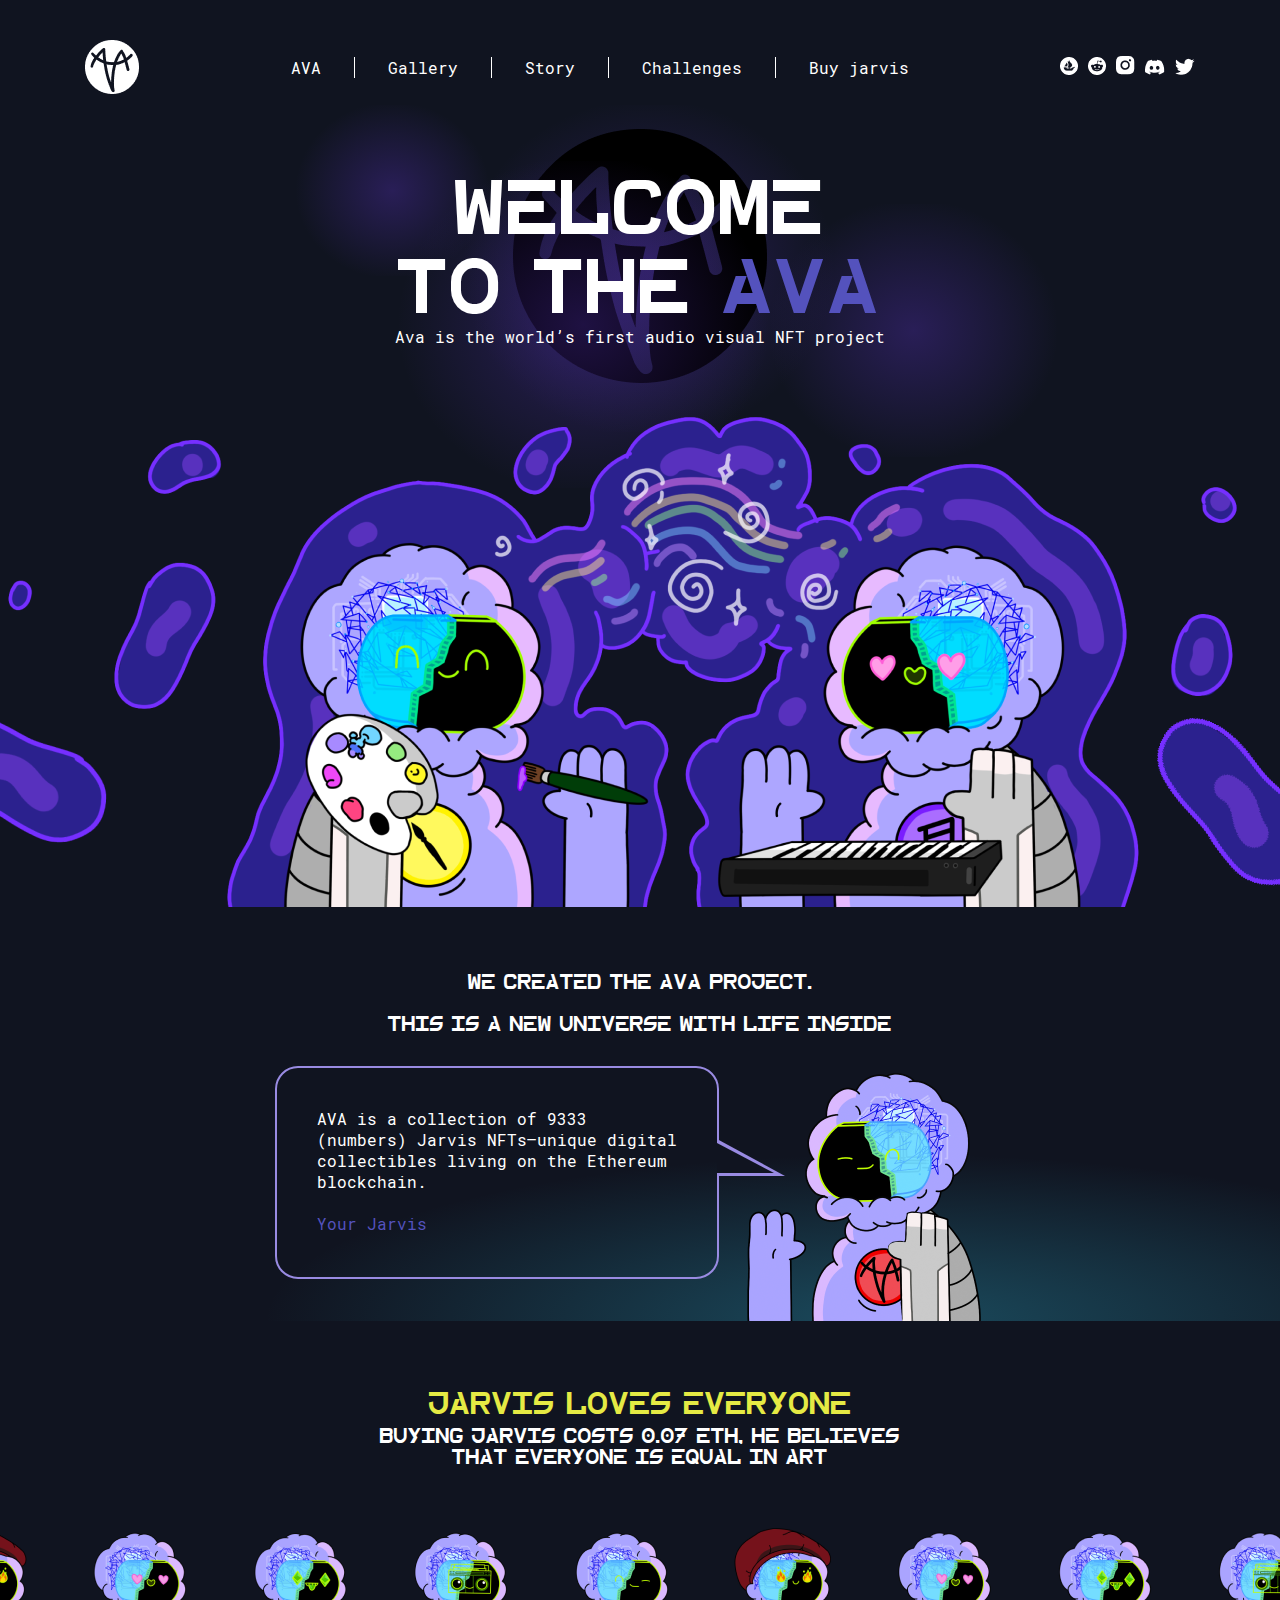
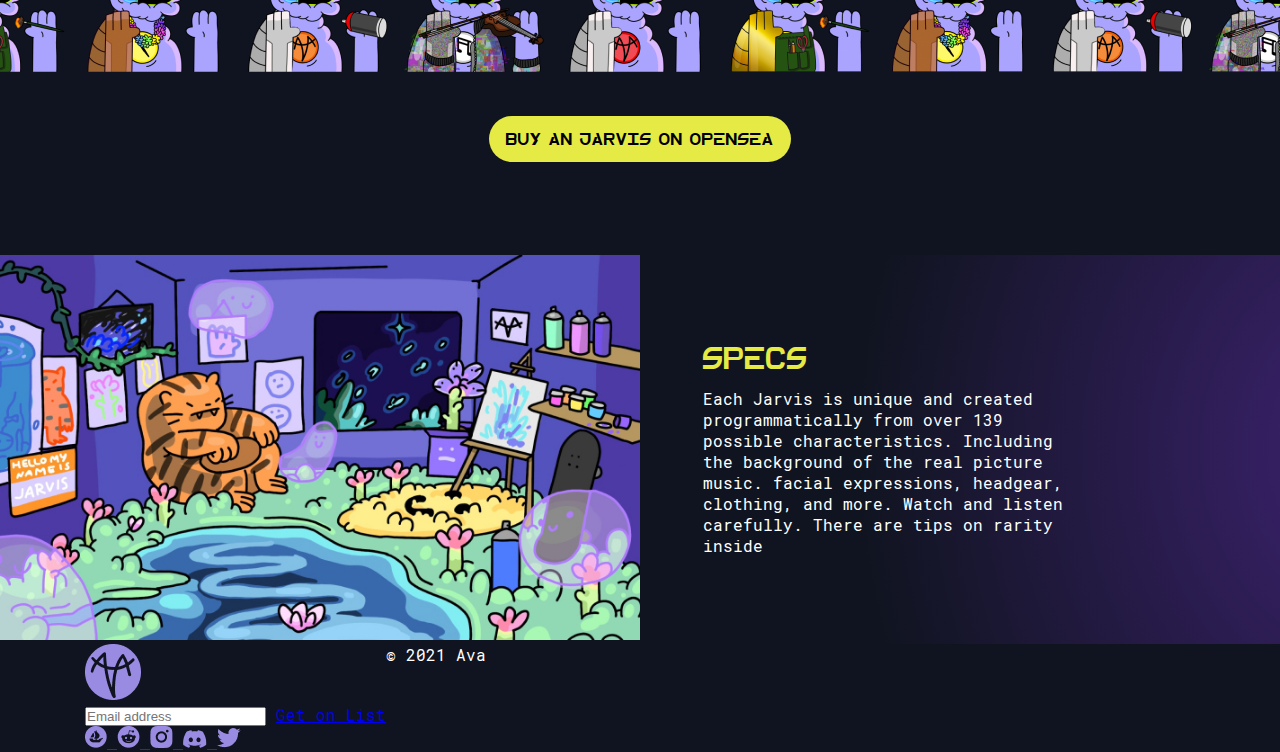
==== index.html @ a4b88c04 "45" ====
<!DOCTYPE html>
<html lang="en">
<head>
    <meta charset="UTF-8">
    <meta http-equiv="X-UA-Compatible" content="IE=edge">
    <meta name="viewport" content="width=device-width, initial-scale=1.0">
    <title>AVA</title>
    <link rel="stylesheet" href="css/fonts.css">
    <link rel="stylesheet" href="css/style_osn.css">
    <link rel="stylesheet" href="css/AVA.css">
</head>
<body>
    <nav class="wrapper nav">
        <img src="jpg/Frame.png" alt="">
        <div class="id">
            <p>
                AVA
            </p>
            <p>
                Gallery
            </p>
            <p>
                Story
            </p>
            <p>
                Challenges
            </p>
            <p>
                Buy jarvis
            </p>
        </div>
        <div class="share">
            <a href="http://" target="_self">
                <img src="jpg/Logomark-Transparent White 1.png" alt="">
            </a>
            <a href="http://" target="_self">
                <img src="jpg/reddit.png" alt="">
            </a>
            <a href="http://" target="_self">
                <img src="jpg/inst.png" alt="">
            </a>
            <a href="http://" target="_self">
                <img src="jpg/discord.png" alt="">
            </a>
            <a href="http://" target="_self">
                <img src="jpg/twitter.png" alt="">
            </a>
        </div>
    </nav>
    <main>
        <div class="introduction wrapper">
            <div class="intr_item wrapper">
                <div class="intr_img">
                    <img src="jpg/Logo-black.png" alt="">
                    <div class="radius r_large r_behind"></div>
                    <div class="radius r_small r_left"></div>
                    <div class="radius r_medium r_right"></div>
                    <div class="radius r_large r_left_bottom"></div>
                </div>
                <div class="intr_txt_title">
                    <p class="xx_large">
                        WELCOME
                    </p>
                    <p class="xx_large">
                        TO THE <span class="purple">AVA</span>
                    </p>
                    <p>
                        Ava is the world’s first audio visual NFT project
                    </p>
                </div>
            </div>
            <div class="intr_ART">
                <img src="jpg/ART_large2.png" alt="">
            </div>
        </div>
        <div class="about">
            <div class="about_txt_title wrapper">
                <p class="xx_small">
                    we created the ava project. 
                </p>
                <br>
                <p class="xx_small">
                    this is a new universe with life inside
                </p class="xx_small">
            </div>
            <div class="about_png">
                <p class="about_png_txt">
                    AVA is a collection of 9333 <br>
                    (numbers) Jarvis NFTs—unique digital <br>
                    collectibles living on the Ethereum <br>
                    blockchain. <br> <br>
                    <span class="purple">Your Jarvis</span>
                </p>
                <img src="jpg/Jarvis Basic 1.png" alt="">
            </div>
        </div>
        <div class="jarvis wrapper">
            <div class="subtitle">
                <p class="xx_medium_gold">jarvis loves everyone</p>
                <p class="xx_small">buying jarvis costs 0.07 eth, he believes</p>
                <p class="xx_small">that everyone is equal in art</p>
            </div>
            <img src="jpg/jarvis-line.png" alt="">
            <a href="#" class="btn">Buy an Jarvis on Opensea</a>
        </div>
        <div class="specs">
            <div class="specs_item">
                <img src="jpg/specs.jpg" alt="">
            </div>
            <div class="specs_item">
                <div class="specs_txt">
                    <p class="xx_medium_gold">
                        specs
                    </p>
                    <p>
                        Each Jarvis is unique and created
                        programmatically from over 139 possible
                        characteristics. Including the
                        background of the real picture music.
                        facial expressions, headgear, clothing,
                        and more. Watch and listen carefully.
                        There are tips on rarity inside
                    </p>
                </div>
            </div>
        </div>
    </main>
    <footer class="wrapper">
        <div class="footer_item">
            <img src="jpg/logo_footer.png" alt="">
            <div class="form">
                <input type="text" name="mail" id="" placeholder="Email address">
                <a href="#" class="login">Get on List</a>
            </div>
            <a href="">
                <img src="jpg/ship_footer.png" alt="">
            </a>
            <a href="">
                <img src="jpg/reddit_footer.png" alt="">
            </a>
            <a href="">
                <img src="jpg/inst_footer.png" alt="">
            </a>
            <a href="">
                <img src="jpg/discord_footer.png" alt="">
            </a>
            <a href="">
                <img src="jpg/twiter_footer.png" alt="">
            </a>
        </div>
        <div class="footer_item">
            <p>© 2021 Ava</p>
        </div>
    </footer>
</body>
</html>
---- css/fonts.css ----
/**
* CSS Generated by Andryushkin.ru
* All fonts for the site https://andryushkin.ru/fonts/
**/


/* Regular */

@font-face {
    font-family: 'RobotoMono';
    src: local('RobotoMono'),
         url('../fonts/RobotoMono-Regular.ttf') format('truetype'),
         url('../fonts/RobotoMono-Regular.eot?#iefix') format('embedded-opentype'),
         url('../fonts/RobotoMono-Regular.woff') format('woff'); 
    font-weight: 400;
    font-style: normal;
}
---- css/style_osn.css ----
* {
    margin: 0;
    padding: 0;
    -webkit-box-sizing: border-box;
    box-sizing: border-box;
    outline: none;
}

@font-face { 
    font-family: "RobotoMonoRegular";
    src: url("../fonts/RobotoMonoRegular/RobotoMonoRegular.eot");
    src: url("../fonts/RobotoMonoRegular/RobotoMonoRegular.eot?#iefix")format("embedded-opentype"),
    url("../fonts/RobotoMonoRegular/RobotoMonoRegular.woff") format("woff"),
    url("../fonts/RobotoMonoRegular/RobotoMonoRegular.ttf") format("truetype");
    font-style: normal;
    font-weight: 400;
}

@font-face {
    font-family: 'xx';
    src: url("../fonts/23xx.woff") format("woff"), url("../fonts/23xx.woff2") format("woff2");
    font-weight: normal;
    font-style: normal; }

body {
    font-family: "RobotoMonoRegular";
    background-color:  #101420;
    font-family: "RobotoMono";
}
p {
    color: white;
}
.wrapper {
    display: flex;
    width: 100%;
    max-width: 1110px;
    margin: auto;
}
.nav {
    justify-content: space-between;
    margin-top: 40px;
    align-items: center;
}
.id {
    display: flex;
}
.id p {
    padding-left: 33px;
    padding-right: 33px;
    border-right: 1px solid #FFFFFF;
}
.id p:last-of-type {
    border: none;
}
nav a {
    text-decoration: none;
}
.purple {
    color: #5452BD;
}
.introduction {
    margin-top: 74px;
    flex-direction: column;
    align-items: center;
}
.intr_img {
    position: absolute;
    z-index: -1;
}
.radius {
    background: radial-gradient(39.02% 61.01% at 50% 50%,
    rgba(88, 49, 190, 0.35) 0%, rgba(16, 20, 32, 0) 85%);
}
.r_large {
    width: 561px;
    height: 327px;
}
.r_behind {
    position: absolute;
    top: -24px;
    left: -145px;
    z-index: -1;
}
.r_small {
    width: 293px;
    height: 171px;   
}
.r_left {
    position: absolute;
    top: -24px;
    left: -267px;
}
.r_medium {
    width: 437px;
    height: 253px;
}
.r_right {
    position: absolute;
    top: 75px;
    right: -365px;
}
.r_left_bottom {
    position: absolute;
    top: 32px;
    left: -210px;
}
.xx_large {
    font-size: 90px;
    font-family: "xx";
}
.intr_txt_title {
    text-align: center;
    color: white;
}
.intr_item {
    flex-direction: column;
    justify-content: center;
    align-items: center;
}
.xx_small {
    font-family: "xx";
    font-size: 24px;
}
.xx_medium_gold {
    font-family: "xx";
    color: #E5EA44;
    font-size: 36px;
}
.jarvis img {
    margin-bottom: 44px;
}
.btn {
    text-decoration: none;
    font-family: "xx";
    font-size: 20px;
    color: #000000;
    background: #E5EA44;
    border-radius: 56px;
    padding: 14px 17px;
    transition: .3s ease-out;
}
.btn:hover {
    background: #f8ff07;
    box-shadow: 0px 0px 7px 2px #e5ea44;
}
---- css/AVA.css ----
.intr_ART {
    margin-top: 70px;
}
.about_txt_title {
    text-align: center;
    justify-content: center;
    flex-direction: column;
    margin-top: 60px;
}
.about_png_txt {
    padding: 40px;
    border: 2px solid #998BE2;
    margin-top: 32px;
    border-radius: 23px;
    position: relative;
    margin-bottom: 42px;
} 
.about_png_txt::after {
    content: " ";
    position: absolute;
    left: 100%;
    top: 71px;
    border-top: 37px solid #998be200;
    border-left: 68px solid #998BE2;
}
.about_png_txt::before {
    content: " ";
    position: absolute;
    left: 100%;
    top: 75px;
    border-top: 30px solid #998be200;
    border-left: 57px solid #101420;
    z-index: 2;
}
.about_png {
    justify-content: center;
    background: radial-gradient(49.17% 58.11% at 69.81% 100%,
     rgba(58, 26, 99, 0.4) 0%,
     rgba(42, 156, 184, 0.4) 0.01%, 
     rgba(16, 20, 32, 0) 100%);
    display: flex;
    width: 100%;
    margin: auto;
}
.jarvis {
    flex-direction: column;
    justify-content: center;
    align-items: center;
    margin-top: 66px;
    text-align: center;
}
.subtitle {
    margin-bottom: 44px;
}
.subtitle p:first-child {
    margin-bottom: 6px;
}
.jarvis a {
    margin-bottom: 93px;
}
.specs {
    display: flex;
    align-items: center;
    background: radial-gradient(40.76% 157.11% at 107.61% 50.12%,
    #3D2271 0%, #101420 100%);
}
.specs_item{
    flex: 0 0 50%;
}
.specs img {
    width: 100%;
}
.specs_txt {
    max-width: 375px;
    margin-left: 63px;
}
.specs p:first-child {
    margin-bottom: 14px;
}
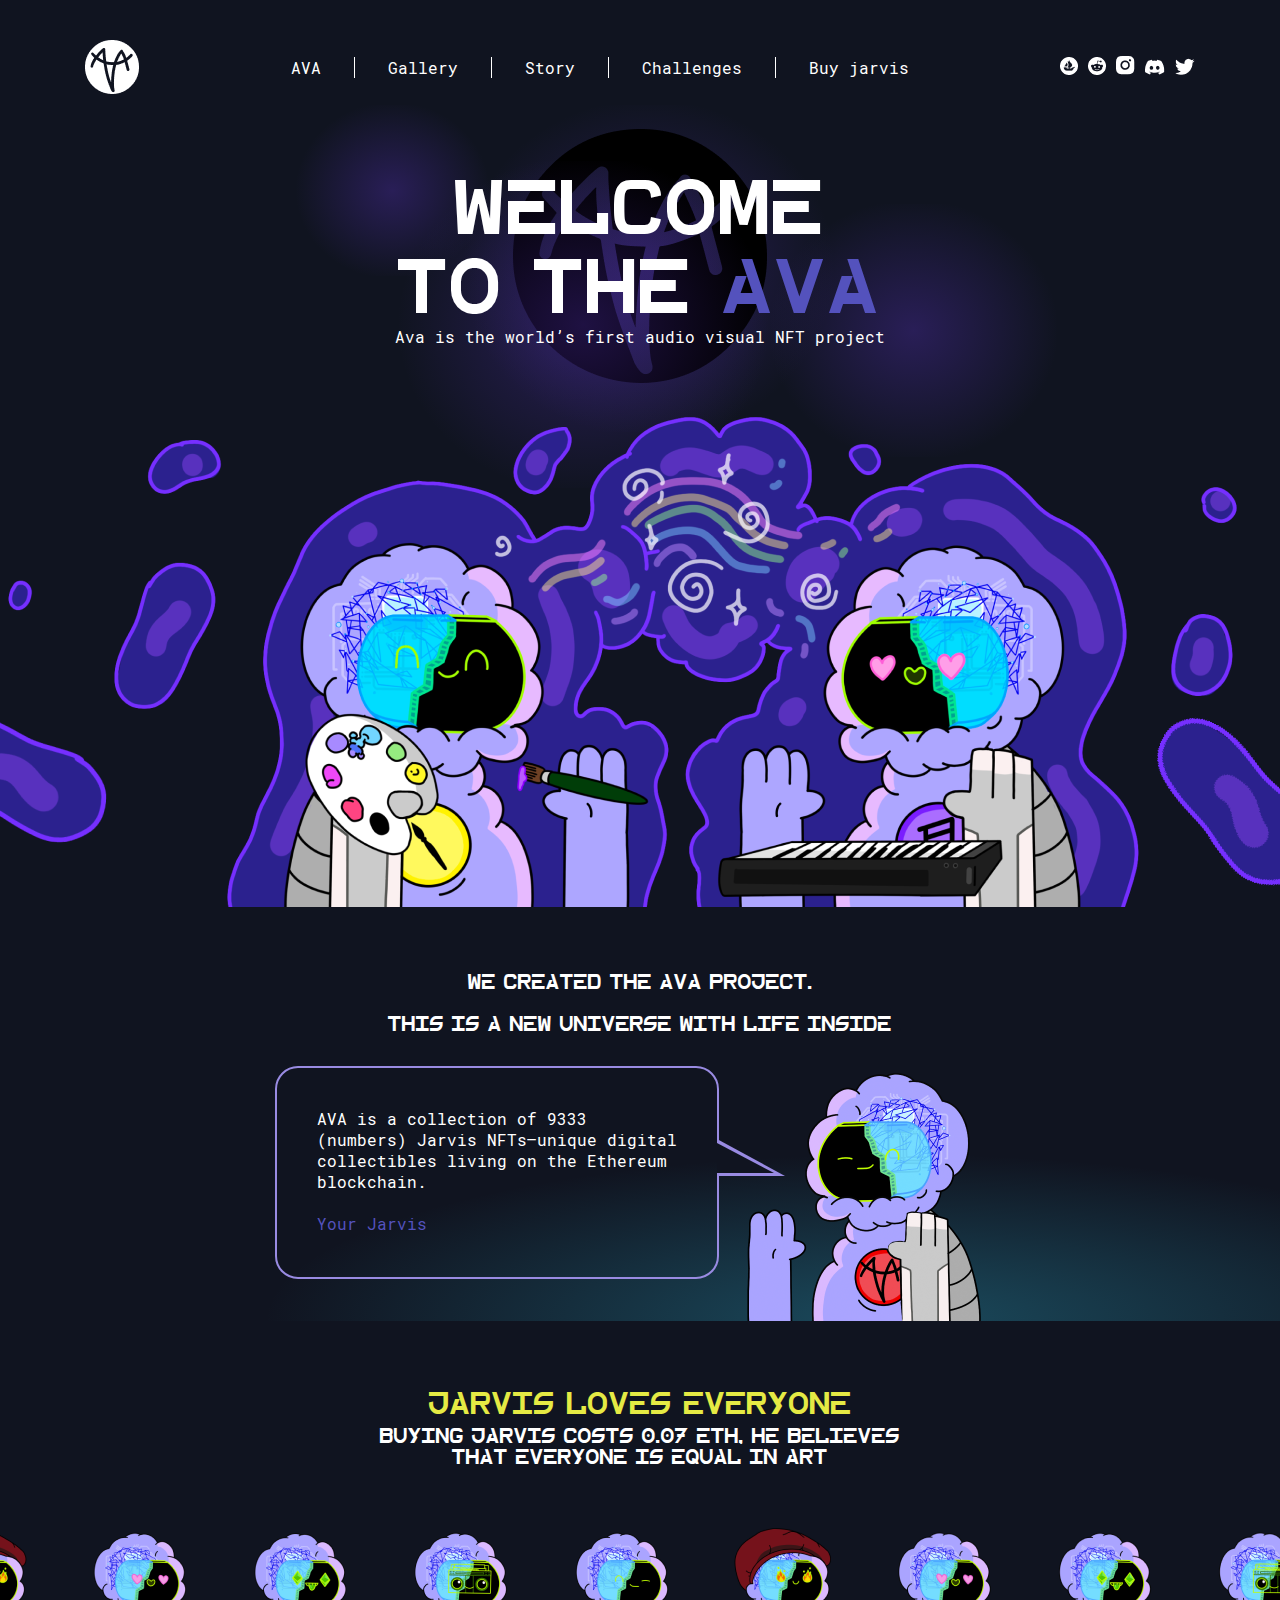
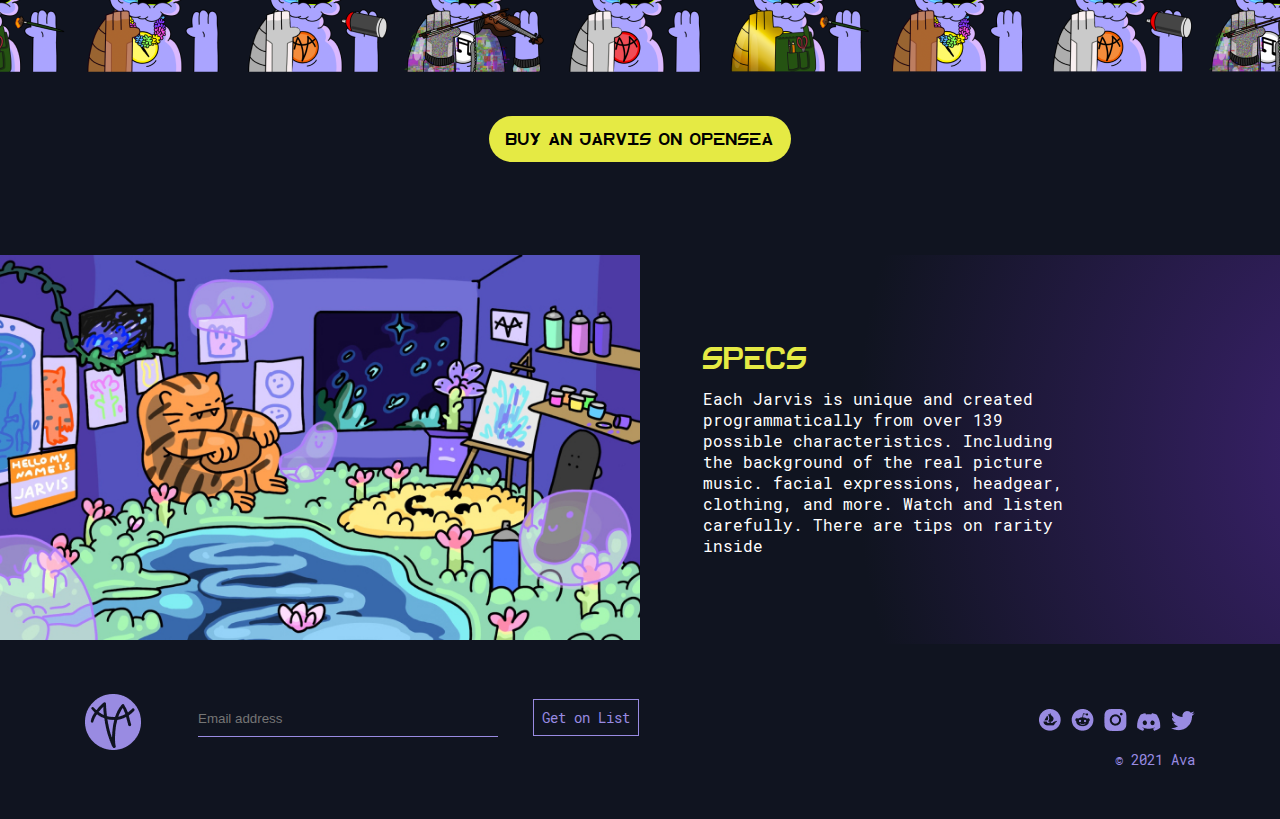
==== commit a5252f0c: "45" ====
--- a/index.html
+++ b/index.html
@@ -125,30 +125,34 @@
             </div>
         </div>
     </main>
-    <footer class="wrapper">
+    <footer class="footer wrapper">
         <div class="footer_item">
-            <img src="jpg/logo_footer.png" alt="">
-            <div class="form">
-                <input type="text" name="mail" id="" placeholder="Email address">
-                <a href="#" class="login">Get on List</a>
+            <div class="footer_form">
+                <img src="jpg/logo_footer.png" alt="">
+                <div class="form">
+                    <input type="text" name="mail" id="" placeholder="Email address">
+                    <a href="#" class="footer_btn">Get on List</a>
+                </div>
             </div>
-            <a href="">
-                <img src="jpg/ship_footer.png" alt="">
-            </a>
-            <a href="">
-                <img src="jpg/reddit_footer.png" alt="">
-            </a>
-            <a href="">
-                <img src="jpg/inst_footer.png" alt="">
-            </a>
-            <a href="">
-                <img src="jpg/discord_footer.png" alt="">
-            </a>
-            <a href="">
-                <img src="jpg/twiter_footer.png" alt="">
-            </a>
+            <div class="footer_share">
+                <a href="">
+                    <img src="jpg/ship_footer.png" alt="">
+                </a>
+                <a href="">
+                    <img src="jpg/reddit_footer.png" alt="">
+                </a>
+                <a href="">
+                    <img src="jpg/inst_footer.png" alt="">
+                </a>
+                <a href="">
+                    <img src="jpg/discord_footer.png" alt="">
+                </a>
+                <a href="">
+                    <img src="jpg/twiter_footer.png" alt="">
+                </a>
+            </div>
         </div>
-        <div class="footer_item">
+        <div class="footer_copyright">
             <p>© 2021 Ava</p>
         </div>
     </footer>
--- a/css/style_osn.css
+++ b/css/style_osn.css
@@ -28,6 +28,9 @@
     background-color:  #101420;
     font-family: "RobotoMono";
 }
+body a {
+    text-decoration: none;
+}
 p {
     color: white;
 }
@@ -52,9 +55,6 @@
 }
 .id p:last-of-type {
     border: none;
-}
-nav a {
-    text-decoration: none;
 }
 .purple {
     color: #5452BD;
@@ -131,7 +131,6 @@
     margin-bottom: 44px;
 }
 .btn {
-    text-decoration: none;
     font-family: "xx";
     font-size: 20px;
     color: #000000;
@@ -143,4 +142,52 @@
 .btn:hover {
     background: #f8ff07;
     box-shadow: 0px 0px 7px 2px #e5ea44;
-}+}
+.footer {
+    margin-top: 50px;
+    flex-direction: column;
+    margin-bottom: 50px;
+}
+.footer_item {
+    display: flex;
+    justify-content: space-between;
+    align-items: center;
+}
+.footer_form {
+    display: flex;
+    align-items: center;
+}
+.form input{
+    color: #998BE2;
+    background-color: transparent;
+    border: none;
+    padding-bottom: 10px;
+    border-bottom: 1px solid #998BE2;
+    width: 300px;
+    margin-right: 25px;
+    transition: .3s ease-out;
+    margin-left: 57px;
+}
+.form input:focus{
+    color: #fff;
+    border-color: #fff;
+}
+.footer_btn {
+    border: 1px solid #998BE2;
+    color: #998BE2;
+    padding: 8px;
+    font-size: 0.875em;
+    transition: .3s ease-out;
+}
+.footer_btn:hover {
+    background: #998BE2;
+    color: #fff;
+}
+.footer_copyright {
+    display: flex;
+    font-size: 14px;
+    justify-content: flex-end;
+}
+.footer_copyright p{
+    color: #998BE2;
+}
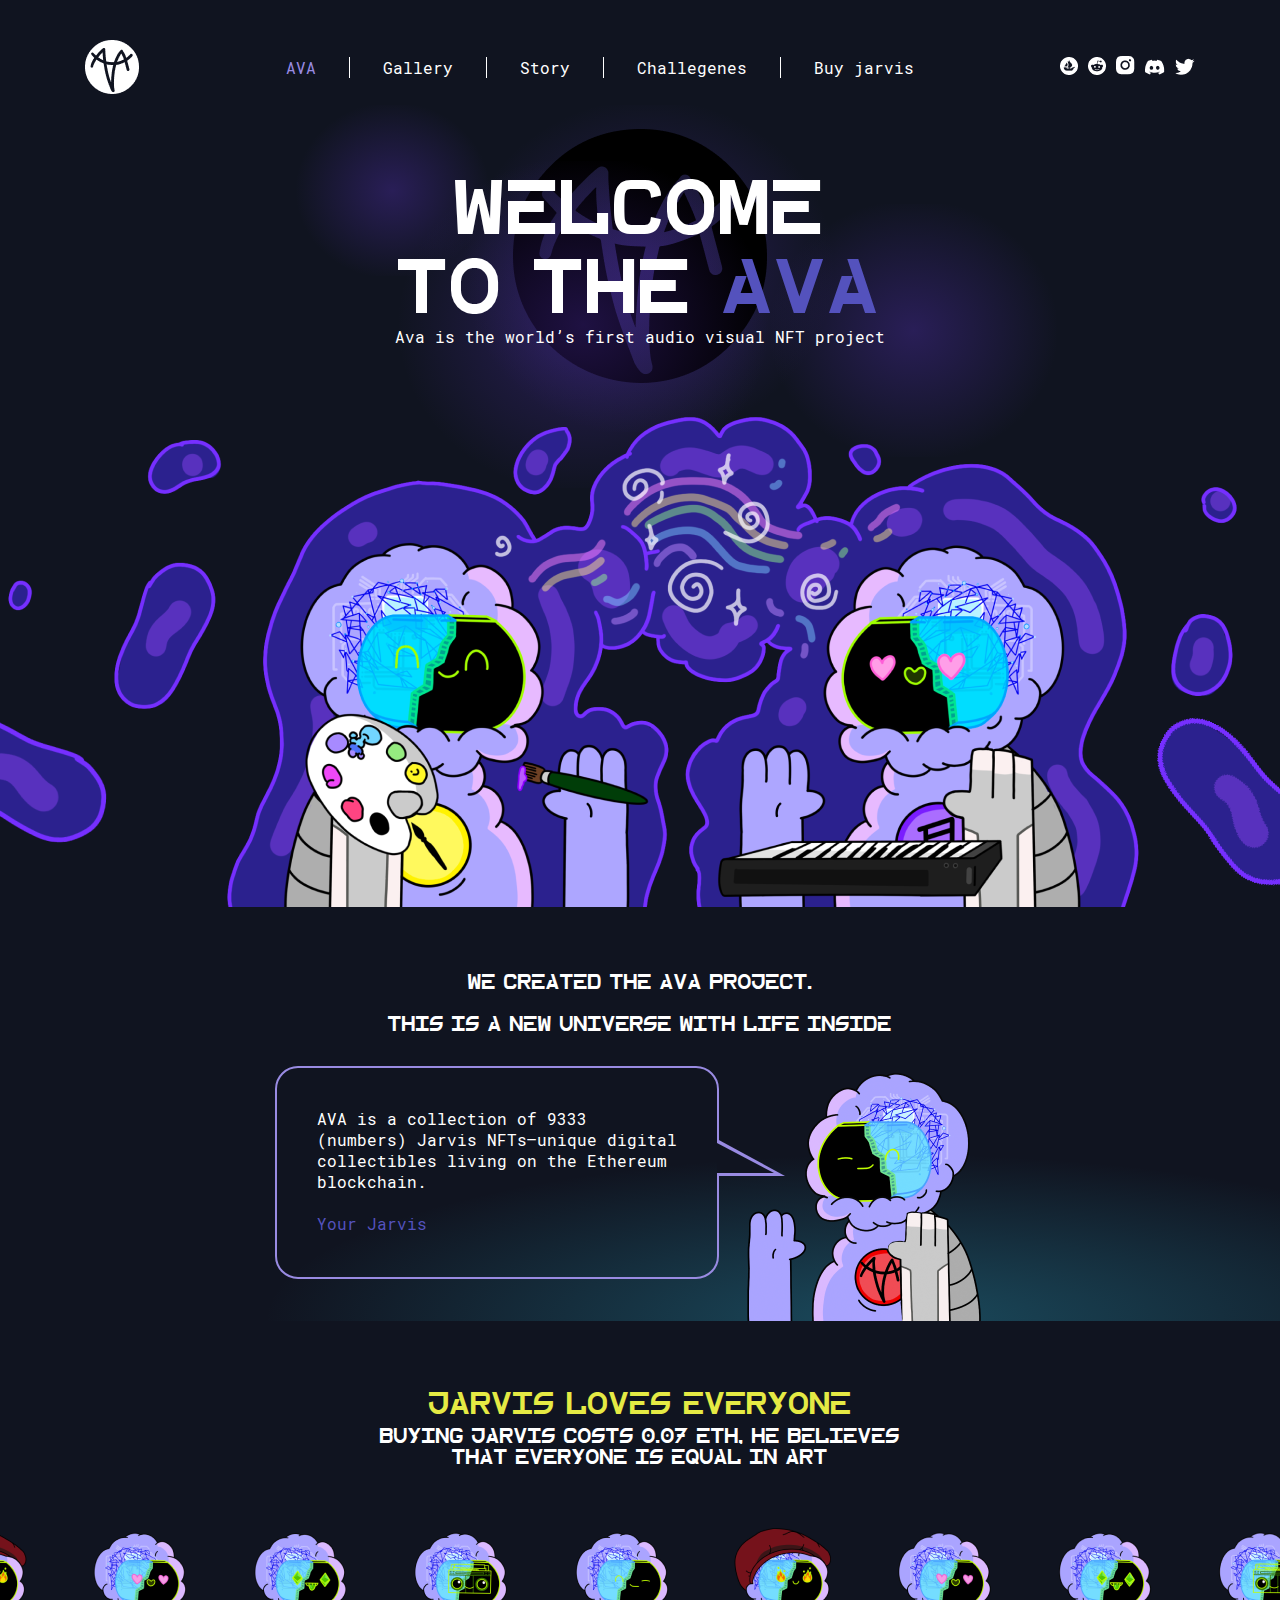
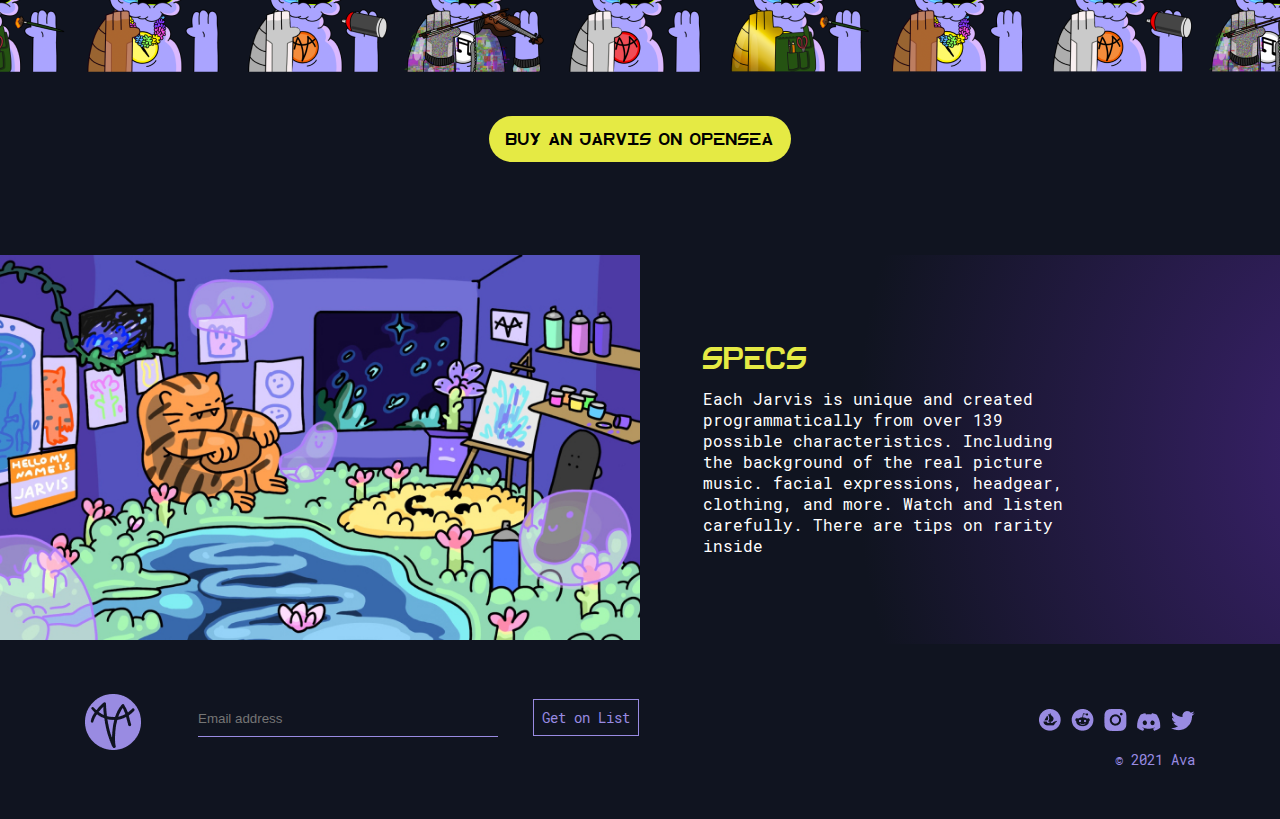
==== commit 43b273ba: "43" ====
--- a/index.html
+++ b/index.html
@@ -13,21 +13,21 @@
     <nav class="wrapper nav">
         <img src="jpg/Frame.png" alt="">
         <div class="id">
-            <p>
-                AVA
-            </p>
-            <p>
-                Gallery
-            </p>
-            <p>
-                Story
-            </p>
-            <p>
-                Challenges
-            </p>
-            <p>
-                Buy jarvis
-            </p>
+            <a href="index.html" class="id_active">
+                <p class="id_active">AVA</p>
+            </a>
+            <a href="">
+                <p>Gallery</p>
+            </a>
+            <a href="">
+                <p>Story</p>
+            </a>
+            <a href="">
+                <p>Challegenes</p>
+            </a>
+            <a href="">
+                <p>Buy jarvis</p>
+            </a>
         </div>
         <div class="share">
             <a href="http://" target="_self">
--- a/css/style_osn.css
+++ b/css/style_osn.css
@@ -48,12 +48,21 @@
 .id {
     display: flex;
 }
-.id p {
+.id_active {
+    color: #998BE2;
+}
+.id a {
+    color: white;
     padding-left: 33px;
     padding-right: 33px;
     border-right: 1px solid #FFFFFF;
-}
-.id p:last-of-type {
+    transition: .3s ease-out;
+}
+.id p:hover {
+    color: #998BE2;
+    transition: .3s ease-out;
+}
+.id a:last-of-type {
     border: none;
 }
 .purple {
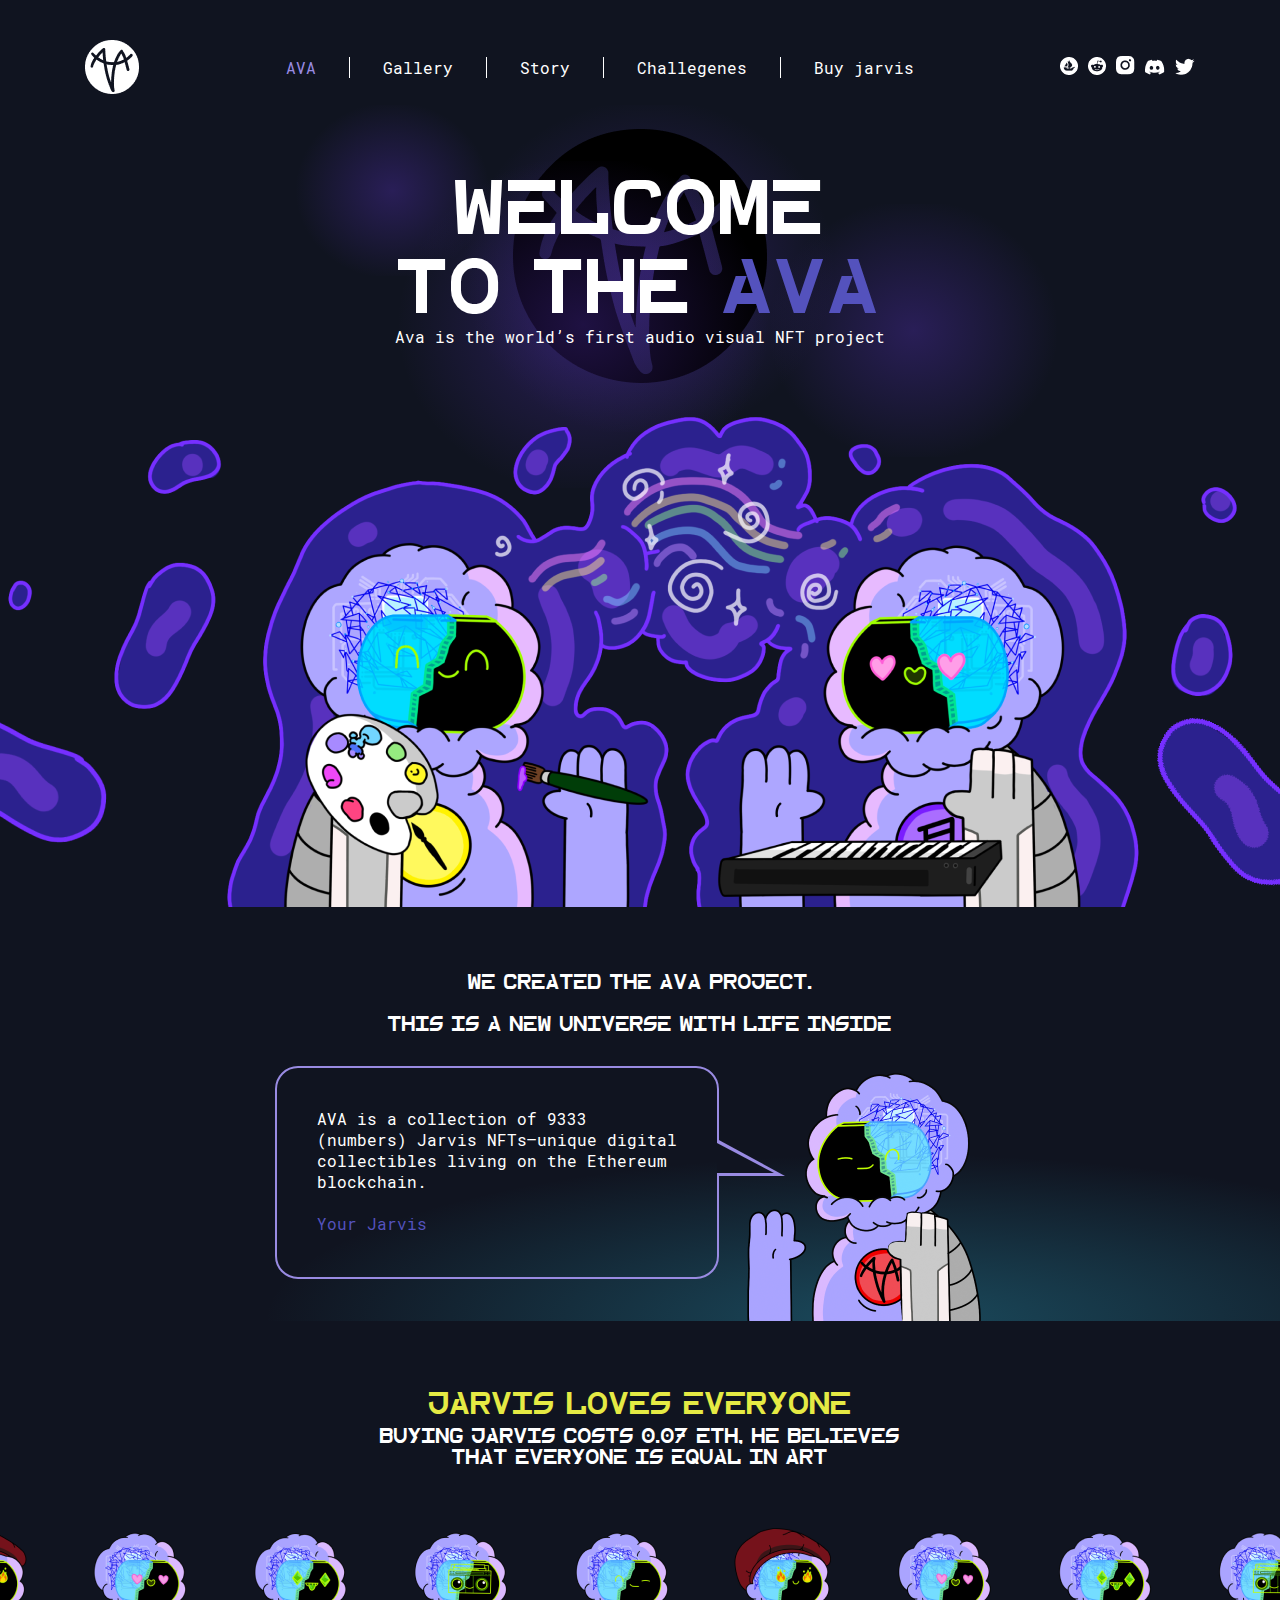
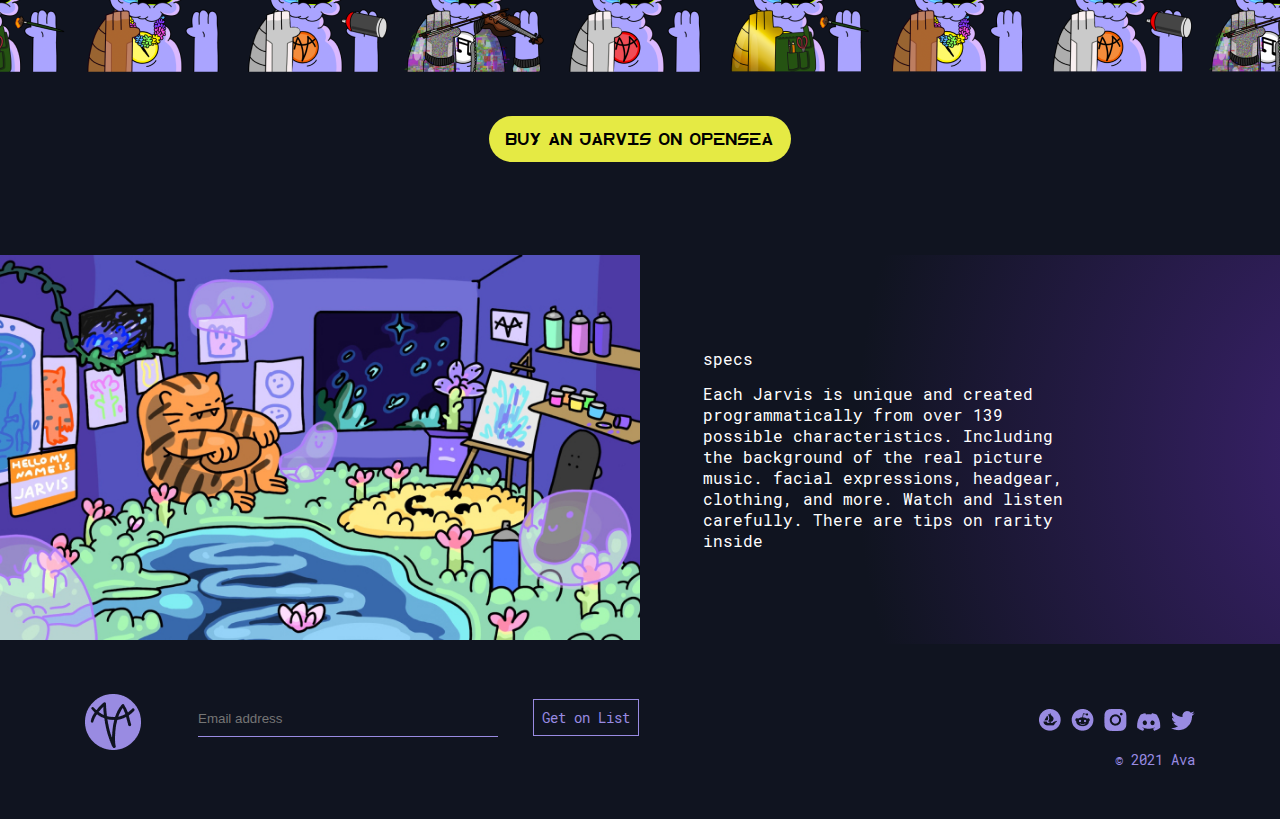
==== commit 3e218bd0: "35" ====
--- a/index.html
+++ b/index.html
@@ -16,16 +16,16 @@
             <a href="index.html" class="id_active">
                 <p class="id_active">AVA</p>
             </a>
-            <a href="">
+            <a href="Gallery.html">
                 <p>Gallery</p>
             </a>
-            <a href="">
+            <a href="Story.html">
                 <p>Story</p>
             </a>
-            <a href="">
+            <a href="Challegenes.html">
                 <p>Challegenes</p>
             </a>
-            <a href="">
+            <a href="Buy jarvis.html">
                 <p>Buy jarvis</p>
             </a>
         </div>
@@ -96,7 +96,7 @@
         </div>
         <div class="jarvis wrapper">
             <div class="subtitle">
-                <p class="xx_medium_gold">jarvis loves everyone</p>
+                <p class="xx_medium xx_gold">jarvis loves everyone</p>
                 <p class="xx_small">buying jarvis costs 0.07 eth, he believes</p>
                 <p class="xx_small">that everyone is equal in art</p>
             </div>
@@ -125,8 +125,8 @@
             </div>
         </div>
     </main>
-    <footer class="footer wrapper">
-        <div class="footer_item">
+    <footer class="footer AVA_footer">
+        <div class="footer_item wrapper">
             <div class="footer_form">
                 <img src="jpg/logo_footer.png" alt="">
                 <div class="form">
@@ -152,7 +152,7 @@
                 </a>
             </div>
         </div>
-        <div class="footer_copyright">
+        <div class="footer_copyright wrapper">
             <p>© 2021 Ava</p>
         </div>
     </footer>
--- a/css/style_osn.css
+++ b/css/style_osn.css
@@ -27,6 +27,7 @@
     font-family: "RobotoMonoRegular";
     background-color:  #101420;
     font-family: "RobotoMono";
+    overflow-x: hidden;
 }
 body a {
     text-decoration: none;
@@ -61,6 +62,7 @@
 .id p:hover {
     color: #998BE2;
     transition: .3s ease-out;
+    animation: glitch-anim-1 0.4s infinite ease-in-out alternate-reverse;
 }
 .id a:last-of-type {
     border: none;
@@ -118,6 +120,10 @@
     font-size: 90px;
     font-family: "xx";
 }
+.xx_large_2 {
+    font-size: 64px;
+    font-family: "xx";
+}
 .intr_txt_title {
     text-align: center;
     color: white;
@@ -131,10 +137,13 @@
     font-family: "xx";
     font-size: 24px;
 }
-.xx_medium_gold {
+.xx_medium {
+    font-family: "xx";
+    font-size: 36px;
+}
+.xx_gold {
     font-family: "xx";
     color: #E5EA44;
-    font-size: 36px;
 }
 .jarvis img {
     margin-bottom: 44px;
@@ -153,9 +162,11 @@
     box-shadow: 0px 0px 7px 2px #e5ea44;
 }
 .footer {
-    margin-top: 50px;
-    flex-direction: column;
-    margin-bottom: 50px;
+    border-top: 1px solid #998BE2;
+    padding: 50px 0;
+}
+.AVA_footer {
+    border: none;
 }
 .footer_item {
     display: flex;
--- a/css/AVA.css
+++ b/css/AVA.css
@@ -76,4 +76,4 @@
 }
 .specs p:first-child {
     margin-bottom: 14px;
-}+}
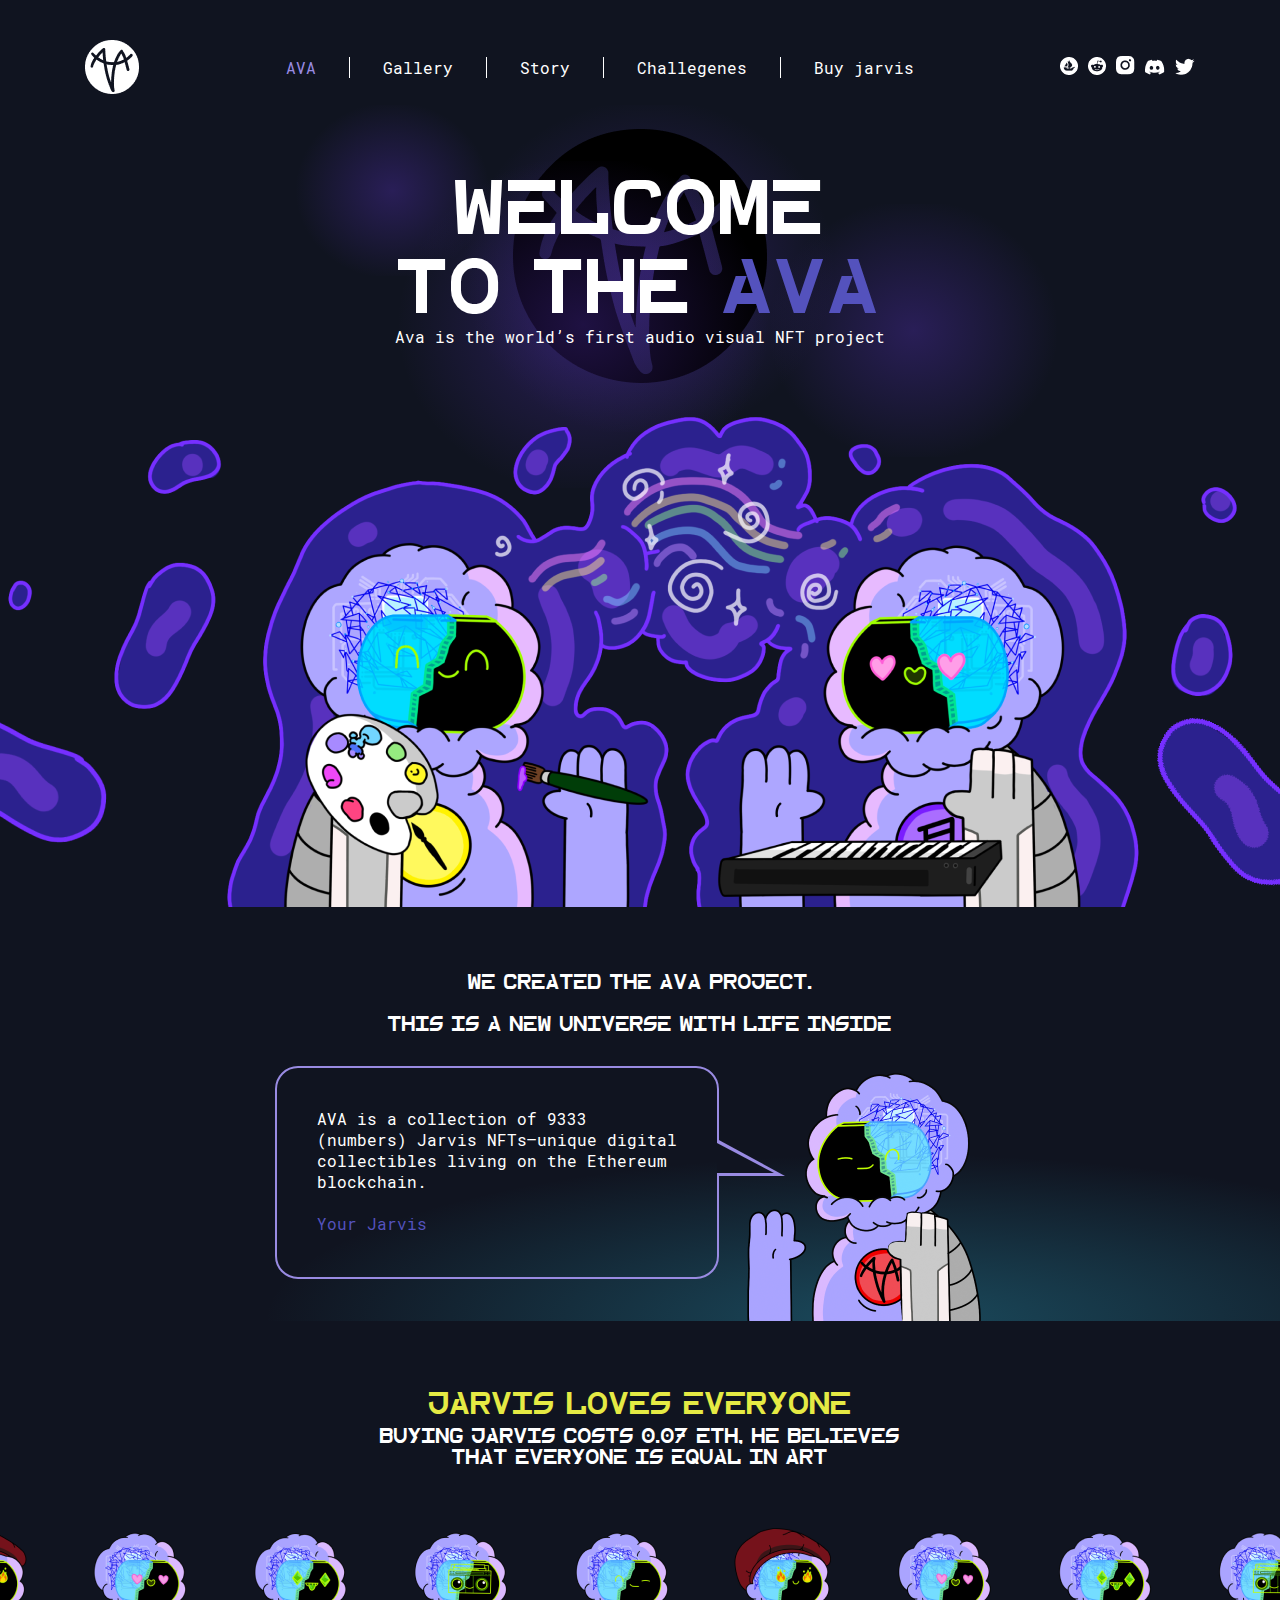
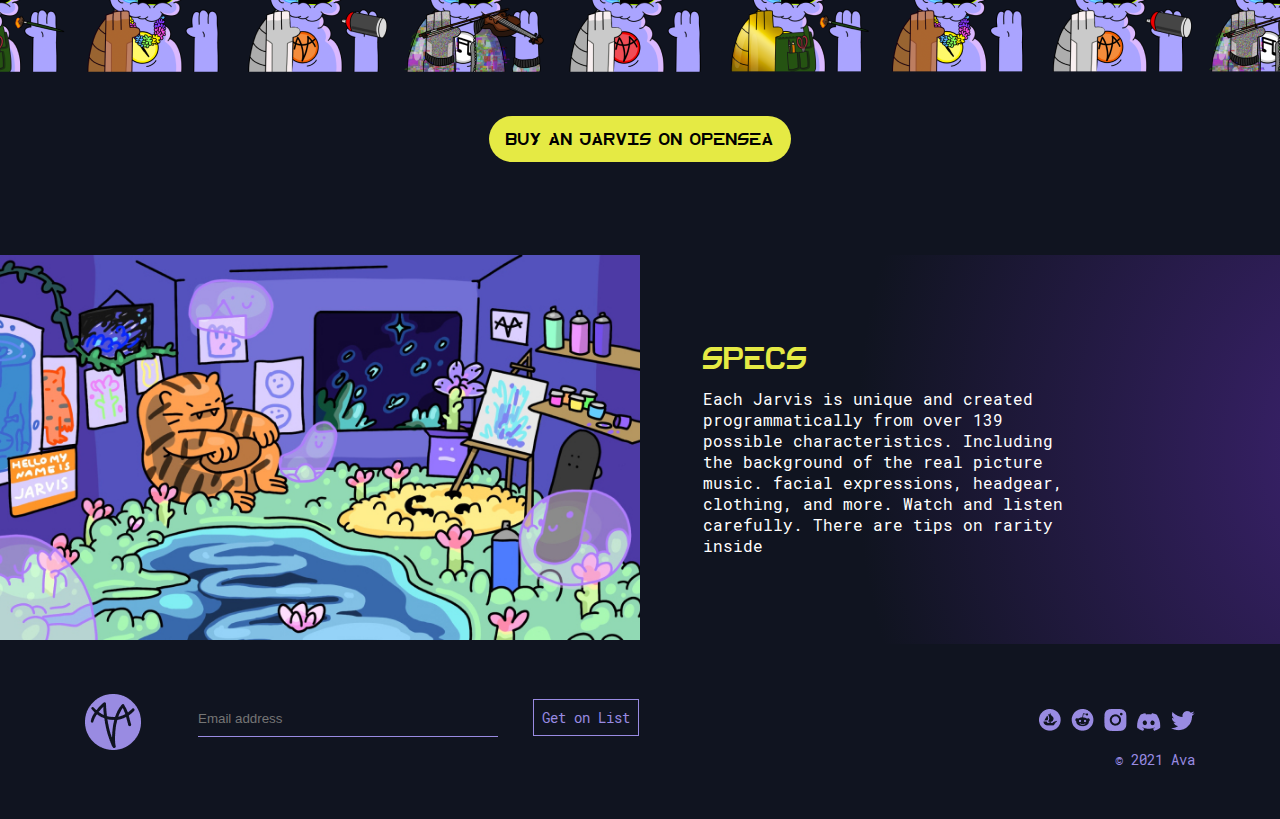
==== commit 755701d3: "32" ====
--- a/index.html
+++ b/index.html
@@ -109,7 +109,7 @@
             </div>
             <div class="specs_item">
                 <div class="specs_txt">
-                    <p class="xx_medium_gold">
+                    <p class="xx_medium xx_gold">
                         specs
                     </p>
                     <p>
